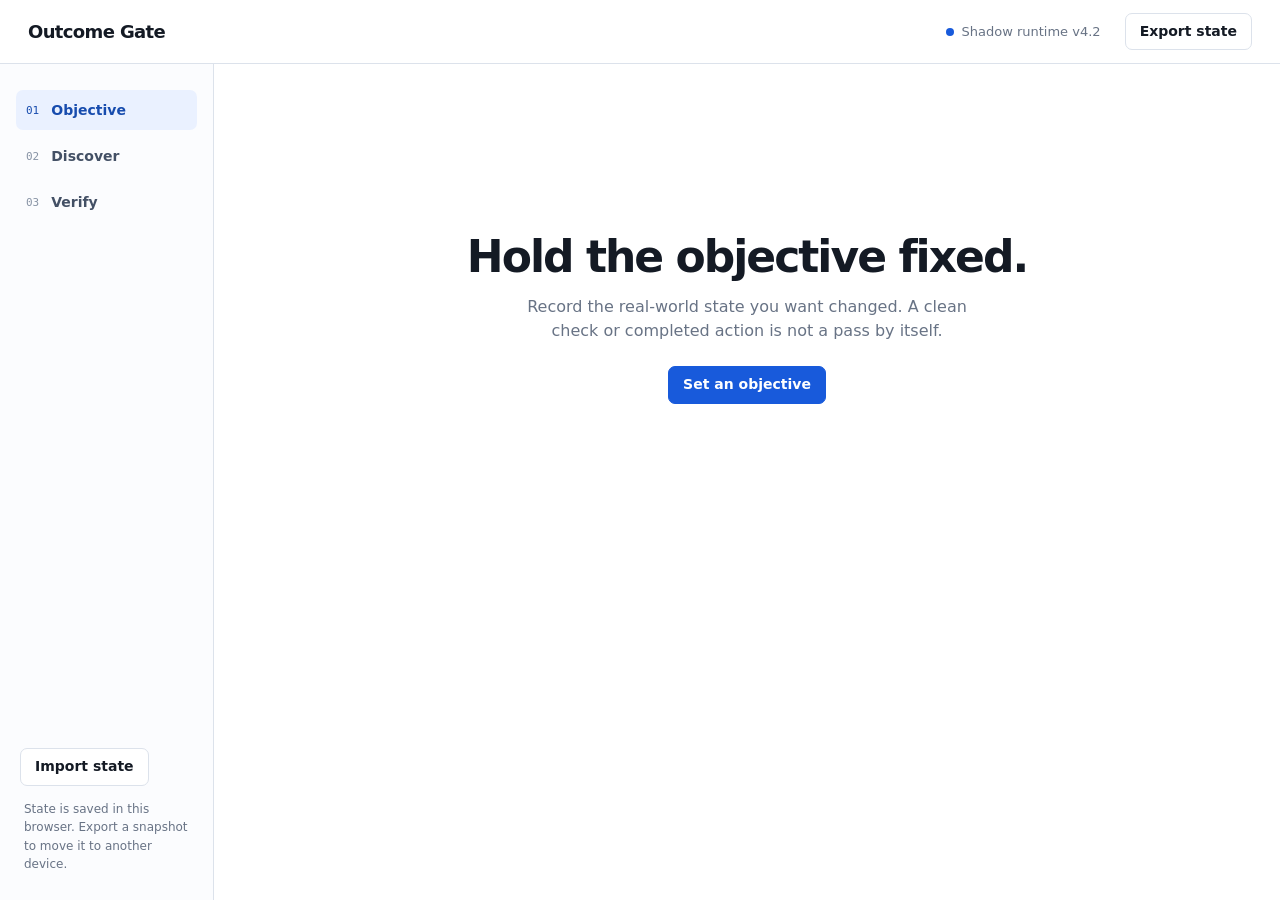
==== fable-enforce/web/index.html @ d41d6da3 "Add free Outcome Gate web app with kernel and v4.2 enforcement" ====
<!doctype html>
<html lang="en">
<head>
  <meta charset="utf-8">
  <meta name="viewport" content="width=device-width, initial-scale=1, viewport-fit=cover">
  <meta name="theme-color" content="#ffffff">
  <meta name="description" content="An outcome-gated execution harness. Work stays open until the objective changes and evidence verifies the target.">
  <link rel="manifest" href="./manifest.webmanifest">
  <link rel="stylesheet" href="./styles.css">
  <title>Outcome Gate</title>
</head>
<body>
  <header class="topbar">
    <a class="wordmark" href="#objective" aria-label="Outcome Gate home">Outcome Gate</a>
    <div class="runtime"><span class="runtime-dot"></span>Shadow runtime v4.2</div>
    <button class="quiet-button" id="exportBtn" type="button">Export state</button>
  </header>

  <main class="shell">
    <nav class="rail" aria-label="Sections">
      <button class="nav-item active" data-view="objective" type="button"><span>01</span> Objective</button>
      <button class="nav-item" data-view="discover" type="button"><span>02</span> Discover</button>
      <button class="nav-item" data-view="verify" type="button"><span>03</span> Verify</button>
      <div class="rail-bottom">
        <button class="quiet-button" id="importBtn" type="button">Import state</button>
        <input id="importFile" type="file" accept="application/json,.json" hidden>
        <p>State is saved in this browser. Export a snapshot to move it to another device.</p>
      </div>
    </nav>

    <section class="workspace">
      <div id="app" aria-live="polite"></div>
    </section>
  </main>

  <template id="emptyObjective">
    <section class="empty-state">
      <h1>Hold the objective fixed.</h1>
      <p>Record the real-world state you want changed. A clean check or completed action is not a pass by itself.</p>
      <button class="primary-button" id="newObjectiveBtn" type="button">Set an objective</button>
    </section>
  </template>

  <dialog id="objectiveDialog">
    <form method="dialog" id="objectiveForm" class="dialog-form">
      <div class="dialog-heading">
        <h2 id="objectiveDialogTitle">Set the objective</h2>
        <button class="icon-button" value="cancel" aria-label="Close">×</button>
      </div>
      <label>Real-world result
        <textarea name="statement" required rows="2" placeholder="Describe the end state that must become true"></textarea>
      </label>
      <div class="field-pair">
        <label>Measured value now<input name="baseline" required placeholder="e.g. 0"></label>
        <label>Unit or state label<input name="unit" placeholder="e.g. deployed, dollars, appointments"></label>
      </div>
      <div class="field-pair target-row">
        <label>Target rule<select name="operator"><option value="eq">equals</option><option value="gte">at least</option><option value="lte">at most</option><option value="contains">contains</option></select></label>
        <label>Target value<input name="target" required placeholder="e.g. 1"></label>
      </div>
      <label>Current blocker<textarea name="blocker" required rows="2" placeholder="What currently prevents the target state?"></textarea></label>
      <label>Next executable transition<textarea name="nextAction" required rows="2" placeholder="An action that can change the measured state"></textarea></label>
      <label>Baseline evidence link<input name="baselineEvidence" type="url" required placeholder="https://…"></label>
      <label class="file-field">Baseline evidence artifact (required for PASS)<input name="baselineEvidenceFile" type="file" required accept="image/*,application/pdf,text/plain,.json"></label>
      <label class="check-label"><input name="baselineSourceConfirmed" type="checkbox" required> I checked that this baseline source measures the objective above.</label>
      <div class="dialog-actions">
        <button class="quiet-button" value="cancel" type="button" id="cancelObjective">Cancel</button>
        <button class="primary-button" value="default" type="submit">Freeze objective</button>
      </div>
      <p class="form-note">The target is frozen after creation. Changing it creates a new objective version; prior state history stays attached. Source checks are your attestations; this browser app cannot independently authenticate the real-world source.</p>
    </form>
  </dialog>

  <dialog id="transitionDialog">
    <form method="dialog" id="transitionForm" class="dialog-form">
      <div class="dialog-heading">
        <h2>Record an observed state change</h2>
        <button class="icon-button" value="cancel" aria-label="Close">×</button>
      </div>
      <p class="form-note" id="transitionBefore"></p>
      <label>New measured value<input name="after" required></label>
      <label>Evidence link for the new state<input name="evidenceUrl" type="url" required placeholder="https://…"></label>
      <label>What does this evidence show?<textarea name="evidenceNote" required rows="2"></textarea></label>
      <label class="file-field">Evidence artifact (required for verification, computes SHA-256)<input name="evidenceFile" type="file" required accept="image/*,application/pdf,text/plain,.json"></label>
      <label class="check-label"><input name="sourceConfirmed" type="checkbox" required> I checked that the evidence source measures the objective above.</label>
      <div class="dialog-actions">
        <button class="quiet-button" value="cancel" type="button" id="cancelTransition">Cancel</button>
        <button class="primary-button" value="default" type="submit">Record observation</button>
      </div>
      <p class="form-note">A changed value is recorded as progress. PASS requires the frozen target to be met and both baseline and after evidence to be present.</p>
    </form>
  </dialog>

  <dialog id="routeDialog">
    <form method="dialog" id="routeForm" class="dialog-form">
      <div class="dialog-heading">
        <h2>Add a discovery route</h2>
        <button class="icon-button" value="cancel" aria-label="Close">×</button>
      </div>
      <label>Foreign domain / mechanism<input name="domain" required placeholder="e.g. queueing theory, ecology, compiler optimization"></label>
      <label>Native solution before mapping<input name="nativeSolution" required placeholder="What does this field do on its own terms?"></label>
      <label>Mapping to the frozen objective state<input name="mapping" required placeholder="Which objective variable or transition does it map to?"></label>
      <label>Which assumption does it attack?<input name="attacks" required></label>
      <label>What variable could change reachability?<input name="variable" required></label>
      <label>Executable discriminator plan<input name="discriminator" required placeholder="A runnable test with a result that can reject the route"></label>
      <label>Result that rejects this route<input name="rejectsIf" required></label>
      <label>Result that supports this route<input name="supportsIf" required></label>
      <div class="dialog-actions">
        <button class="quiet-button" value="cancel" type="button" id="cancelRoute">Cancel</button>
        <button class="primary-button" value="default" type="submit">Add route</button>
      </div>
      <p class="form-note">Runtime v4.2 selects exactly two materially different routes per generation. After both fail to advance the target, the old generation locks until the blocker is reassessed.</p>
    </form>
  </dialog>

  <dialog id="routeEvidenceDialog">
    <form method="dialog" id="routeEvidenceForm" class="dialog-form">
      <div class="dialog-heading"><h2>Record route execution evidence</h2><button class="icon-button" value="cancel" aria-label="Close">×</button></div>
      <label>Evidence link<input name="url" type="url" required placeholder="https://…"></label>
      <label>What did the evidence show?<textarea name="note" required rows="2"></textarea></label>
      <label class="file-field">Execution evidence artifact<input name="file" type="file" required accept="image/*,application/pdf,text/plain,.json"></label>
      <label class="check-label"><input name="sourceConfirmed" type="checkbox" required> I checked that this source measures the stated objective.</label>
      <div class="dialog-actions"><button class="quiet-button" value="cancel" type="button" id="cancelRouteEvidence">Cancel</button><button class="primary-button" value="default" type="submit">Save execution record</button></div>
      <p class="form-note">This records source attestation and an artifact hash; it does not independently authenticate the source.</p>
    </form>
  </dialog>

  <script src="./app.js" defer></script>
</body>
</html>
---- fable-enforce/web/styles.css ----
:root {
  color-scheme: light;
  --ink: #141a24;
  --muted: #687385;
  --line: #dce2eb;
  --soft: #f4f7fb;
  --blue: #185adb;
  --blue-dark: #1248b5;
  --red: #a43131;
  --red-bg: #fff1f1;
  --green: #166b45;
  --green-bg: #edf8f1;
  --white: #fff;
  font-family: Inter, ui-sans-serif, system-ui, -apple-system, BlinkMacSystemFont, "Segoe UI", sans-serif;
  background: var(--white);
  color: var(--ink);
  font-synthesis: none;
  text-rendering: optimizeLegibility;
}

* { box-sizing: border-box; }
body { margin: 0; min-width: 320px; min-height: 100vh; }
button, input, textarea, select { font: inherit; }
button { cursor: pointer; }
.topbar { height: 64px; display: flex; align-items: center; gap: 24px; padding: 0 28px; border-bottom: 1px solid var(--line); background: #fff; position: sticky; top: 0; z-index: 4; }
.wordmark { font-weight: 720; letter-spacing: -.035em; text-decoration: none; color: var(--ink); font-size: 18px; }
.runtime { color: var(--muted); font-size: 13px; margin-left: auto; display: flex; align-items: center; gap: 8px; }
.runtime-dot { width: 8px; height: 8px; border-radius: 50%; background: var(--blue); display: inline-block; }
.quiet-button, .primary-button, .icon-button { border: 1px solid var(--line); background: var(--white); color: var(--ink); border-radius: 7px; padding: 10px 14px; font-size: 14px; font-weight: 620; line-height: 1.1; }
.quiet-button:hover, .icon-button:hover { border-color: #a9b6c9; background: #f8faff; }
.primary-button { background: var(--blue); border-color: var(--blue); color: var(--white); }
.primary-button:hover { background: var(--blue-dark); }
.primary-button:disabled { background: #9eabc0; border-color: #9eabc0; cursor: not-allowed; }
.shell { display: grid; grid-template-columns: 214px minmax(0, 1fr); min-height: calc(100vh - 64px); }
.rail { border-right: 1px solid var(--line); padding: 26px 16px; display: flex; flex-direction: column; gap: 6px; background: #fbfcfe; }
.nav-item { text-align: left; width: 100%; display: flex; align-items: center; gap: 12px; border: 0; background: transparent; color: #435065; border-radius: 7px; padding: 12px 10px; font-size: 14px; font-weight: 600; }
.nav-item span { color: #8793a5; font: 11px ui-monospace, SFMono-Regular, Menlo, monospace; }
.nav-item.active { background: #eaf1ff; color: #174cae; }
.nav-item.active span { color: #174cae; }
.rail-bottom { margin-top: auto; padding: 20px 4px 0; }
.rail-bottom p { font-size: 12px; line-height: 1.55; color: var(--muted); margin: 14px 4px 0; }
.workspace { min-width: 0; width: 100%; max-width: 1320px; padding: 34px 42px 80px; margin: 0 auto; }
.page-heading { display: flex; align-items: flex-end; justify-content: space-between; gap: 20px; margin-bottom: 24px; }
h1 { font-size: clamp(25px, 3vw, 34px); letter-spacing: -.045em; line-height: 1.08; margin: 0; font-weight: 730; }
h2 { font-size: 21px; letter-spacing: -.03em; margin: 0; }
h3 { font-size: 16px; margin: 0; letter-spacing: -.02em; }
p { line-height: 1.55; }
.subhead { margin: 8px 0 0; color: var(--muted); max-width: 620px; font-size: 14px; }
.heading-actions { display: flex; align-items: center; gap: 8px; }
.status { border: 1px solid var(--line); border-radius: 7px; padding: 9px 12px; display: inline-flex; gap: 8px; align-items: center; font-size: 12px; font-weight: 700; letter-spacing: .02em; }
.status::before { content: ""; width: 7px; height: 7px; border-radius: 50%; background: currentColor; }
.status.blocked { color: var(--red); background: var(--red-bg); border-color: #f1d4d4; }
.status.open { color: #855a00; background: #fff8e5; border-color: #f1e3b4; }
.status.pass { color: var(--green); background: var(--green-bg); border-color: #cce6d6; }
.objective-panel { border: 1px solid var(--line); border-radius: 9px; padding: 22px 24px; display: grid; grid-template-columns: minmax(0, 1.45fr) minmax(260px, .8fr); gap: 28px; }
.objective-title { font-size: 20px; font-weight: 680; letter-spacing: -.025em; margin-bottom: 20px; }
.facts { display: grid; grid-template-columns: 150px minmax(0, 1fr); row-gap: 12px; column-gap: 16px; font-size: 14px; }
.fact-label { color: var(--muted); }
.fact-value { overflow-wrap: anywhere; }
.fact-value strong { font-weight: 650; }
.rule-stack { display: flex; flex-direction: column; gap: 12px; }
.alert-box, .rule-box { padding: 15px 16px; border-radius: 7px; font-size: 13px; line-height: 1.5; }
.alert-box { color: var(--red); background: var(--red-bg); border: 1px solid #f1d4d4; }
.alert-box p, .rule-box p { margin: 6px 0 0; }
.rule-box { color: #435065; background: var(--soft); border: 1px solid var(--line); }
.rule-box strong { color: var(--ink); }
.section { margin-top: 28px; border-top: 1px solid var(--line); padding-top: 20px; }
.section-header { display: flex; justify-content: space-between; align-items: center; gap: 16px; margin-bottom: 14px; }
.section-header p { color: var(--muted); font-size: 13px; margin: 5px 0 0; }
.timeline { display: flex; flex-direction: column; }
.timeline-row { display: grid; grid-template-columns: 22px 118px minmax(0, 1fr) auto; align-items: center; min-height: 62px; gap: 14px; font-size: 13px; }
.timeline-marker { justify-self: center; position: relative; width: 12px; height: 12px; border: 2px solid #8fa0b8; border-radius: 50%; background: #fff; }
.timeline-row:not(:last-child) .timeline-marker::after { content: ""; position: absolute; top: 10px; left: 3px; height: 49px; width: 1px; background: #c7d1e0; }
.timeline-row:first-child .timeline-marker { background: var(--blue); border-color: var(--blue); }
.timeline-date { color: var(--muted); }
.timeline-description strong { display: block; font-weight: 650; }
.timeline-description span { color: var(--muted); display: block; margin-top: 3px; }
.timeline-link { color: var(--blue); text-decoration: none; font-size: 12px; }
.evidence-grid { display: grid; grid-template-columns: 1fr 1fr; gap: 12px; }
.evidence-card { min-width: 0; border: 1px solid var(--line); border-radius: 7px; padding: 15px; display: flex; justify-content: space-between; gap: 10px; align-items: center; }
.evidence-card span { display: block; color: var(--muted); font-size: 12px; margin-top: 5px; }
.evidence-card strong { font-size: 14px; }
.evidence-arrow { color: #8a98ab; font-size: 20px; }
.evidence-controls { display: flex; gap: 9px; align-items: center; margin-top: 13px; }
.evidence-controls input[type=url] { flex: 1; min-width: 0; }
input, textarea, select { width: 100%; border: 1px solid #c7d0dd; border-radius: 6px; padding: 10px 11px; background: white; color: var(--ink); font-size: 14px; outline: none; }
input:focus, textarea:focus, select:focus { border-color: #4e7dd9; box-shadow: 0 0 0 3px #e8f0ff; }
textarea { resize: vertical; }
label { font-size: 13px; font-weight: 620; display: flex; flex-direction: column; gap: 7px; }
.empty-state { max-width: 660px; margin: 15vh auto 0; text-align: center; }
.empty-state p { color: var(--muted); margin: 14px auto 22px; max-width: 480px; }
.empty-state h1 { font-size: clamp(30px, 5vw, 44px); }
.section-copy { font-size: 14px; color: var(--muted); max-width: 800px; }
.route-list { display: grid; grid-template-columns: repeat(2, minmax(0, 1fr)); gap: 14px; margin-top: 20px; }
.route { border: 1px solid var(--line); border-radius: 8px; padding: 17px; min-width: 0; }
.route-head { display: flex; align-items: flex-start; justify-content: space-between; gap: 12px; }
.route-number { color: var(--muted); font: 12px ui-monospace, SFMono-Regular, Menlo, monospace; }
.route dl { display: grid; grid-template-columns: 100px minmax(0,1fr); gap: 9px 12px; margin: 18px 0 0; font-size: 13px; }
.route dt { color: var(--muted); }
.route dd { margin: 0; overflow-wrap: anywhere; }
.route-actions { display: flex; gap: 8px; margin-top: 16px; border-top: 1px solid var(--line); padding-top: 12px; }
.route-actions select { width: auto; }
.generation-lock { border-left: 3px solid var(--red); padding: 12px 14px; background: var(--red-bg); color: #792e2e; margin: 18px 0; font-size: 13px; }
.packet { width: 100%; min-height: 250px; margin-top: 14px; font: 13px/1.55 ui-monospace, SFMono-Regular, Menlo, monospace; }
.verify-grid { display: grid; grid-template-columns: minmax(0,1fr) minmax(260px,.65fr); gap: 22px; margin-top: 20px; }
.verify-panel { border: 1px solid var(--line); border-radius: 8px; padding: 18px; }
.verify-panel textarea { min-height: 210px; margin-top: 12px; }
.hit-list { display: flex; flex-direction: column; gap: 10px; margin-top: 12px; }
.hit { border-left: 3px solid var(--red); background: var(--red-bg); padding: 11px 12px; font-size: 13px; overflow-wrap: anywhere; }
.hit strong { display: block; margin-bottom: 3px; }
.clean-message { border-left: 3px solid var(--green); background: var(--green-bg); padding: 13px; color: var(--green); font-size: 13px; }
.form-note { color: var(--muted); font-size: 12px; line-height: 1.5; margin: 12px 0 0; font-weight: 450; }
dialog { border: 1px solid var(--line); border-radius: 10px; padding: 0; width: min(560px, calc(100vw - 24px)); max-height: min(92vh, 780px); overflow: auto; color: var(--ink); box-shadow: 0 20px 60px #15223830; }
dialog::backdrop { background: #15223855; }
.dialog-form { padding: 24px; display: flex; flex-direction: column; gap: 15px; }
.dialog-heading { display: flex; justify-content: space-between; align-items: center; margin-bottom: 2px; }
.icon-button { padding: 4px 9px; font-size: 22px; font-weight: 400; }
.field-pair { display: grid; grid-template-columns: 1fr 1fr; gap: 12px; }
.dialog-actions { display: flex; justify-content: flex-end; gap: 8px; margin-top: 5px; }
.check-label { display: flex; flex-direction: row; align-items: flex-start; font-weight: 500; line-height: 1.45; }
.check-label input { width: 16px; height: 16px; margin: 1px 2px 0 0; flex: 0 0 auto; }
.file-field input { font-weight: 450; }
.toast { position: fixed; right: 20px; bottom: 20px; z-index: 10; padding: 12px 16px; background: #172336; color: white; border-radius: 8px; font-size: 13px; box-shadow: 0 6px 24px #09152930; }
.danger-link { color: #9e3333; }
.hidden { display: none !important; }
@media (max-width: 760px) {
  .topbar { height: 56px; padding: 0 15px; gap: 10px; }
  .wordmark { font-size: 16px; }
  .runtime { font-size: 11px; gap: 6px; }
  .topbar .quiet-button { font-size: 12px; padding: 8px 9px; }
  .shell { display: block; min-height: calc(100vh - 56px); }
  .rail { position: fixed; z-index: 3; bottom: 0; left: 0; right: 0; height: calc(58px + env(safe-area-inset-bottom)); padding: 5px 8px env(safe-area-inset-bottom); border: 0; border-top: 1px solid var(--line); flex-direction: row; justify-content: space-around; background: #fff; }
  .nav-item { width: 33.3%; flex-direction: column; justify-content: center; gap: 2px; padding: 4px 2px; font-size: 11px; }
  .nav-item span { font-size: 9px; }
  .rail-bottom { display: none; }
  .workspace { padding: 26px 15px 92px; }
  .page-heading { align-items: flex-start; flex-direction: column; margin-bottom: 18px; }
  .heading-actions { width: 100%; flex-wrap: wrap; }
  .objective-panel { grid-template-columns: 1fr; padding: 17px; gap: 18px; }
  .facts { grid-template-columns: 112px minmax(0,1fr); row-gap: 10px; font-size: 13px; }
  .objective-title { margin-bottom: 15px; font-size: 18px; }
  .evidence-grid { grid-template-columns: 1fr; }
  .evidence-controls { align-items: stretch; flex-direction: column; }
  .timeline-row { grid-template-columns: 18px 72px minmax(0,1fr); gap: 8px; min-height: 63px; font-size: 12px; }
  .timeline-link { grid-column: 3; justify-self: start; margin-top: -8px; }
  .timeline-row:not(:last-child) .timeline-marker::after { height: 51px; }
  .route-list, .verify-grid { grid-template-columns: 1fr; }
  .route dl { grid-template-columns: 86px minmax(0,1fr); }
  .section-header { align-items: flex-start; }
  .dialog-form { padding: 19px; }
}
@media (prefers-reduced-motion: no-preference) {
  button { transition: background-color .12s ease, border-color .12s ease; }
}
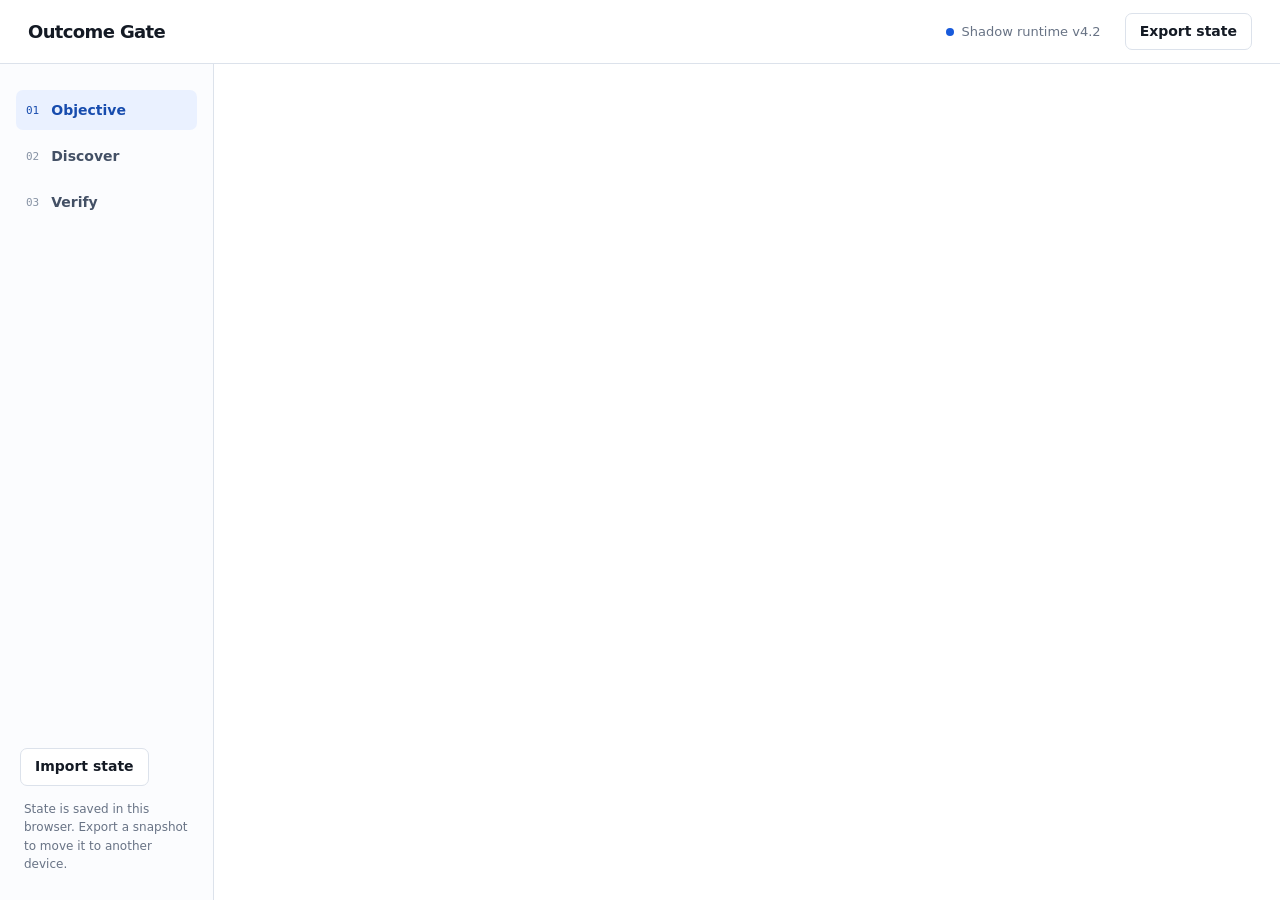
==== commit 1ab5b30d: "Simplify objective setup with guided steps" ====
--- a/fable-enforce/web/index.html
+++ b/fable-enforce/web/index.html
@@ -44,30 +44,80 @@
   <dialog id="objectiveDialog">
     <form method="dialog" id="objectiveForm" class="dialog-form">
       <div class="dialog-heading">
-        <h2 id="objectiveDialogTitle">Set the objective</h2>
+        <h2 id="objectiveDialogTitle">Set your objective</h2>
         <button class="icon-button" value="cancel" aria-label="Close">×</button>
       </div>
-      <label>Real-world result
-        <textarea name="statement" required rows="2" placeholder="Describe the end state that must become true"></textarea>
-      </label>
-      <div class="field-pair">
-        <label>Measured value now<input name="baseline" required placeholder="e.g. 0"></label>
-        <label>Unit or state label<input name="unit" placeholder="e.g. deployed, dollars, appointments"></label>
-      </div>
-      <div class="field-pair target-row">
-        <label>Target rule<select name="operator"><option value="eq">equals</option><option value="gte">at least</option><option value="lte">at most</option><option value="contains">contains</option></select></label>
-        <label>Target value<input name="target" required placeholder="e.g. 1"></label>
-      </div>
-      <label>Current blocker<textarea name="blocker" required rows="2" placeholder="What currently prevents the target state?"></textarea></label>
-      <label>Next executable transition<textarea name="nextAction" required rows="2" placeholder="An action that can change the measured state"></textarea></label>
-      <label>Baseline evidence link<input name="baselineEvidence" type="url" required placeholder="https://…"></label>
-      <label class="file-field">Baseline evidence artifact (required for PASS)<input name="baselineEvidenceFile" type="file" required accept="image/*,application/pdf,text/plain,.json"></label>
-      <label class="check-label"><input name="baselineSourceConfirmed" type="checkbox" required> I checked that this baseline source measures the objective above.</label>
-      <div class="dialog-actions">
-        <button class="quiet-button" value="cancel" type="button" id="cancelObjective">Cancel</button>
-        <button class="primary-button" value="default" type="submit">Freeze objective</button>
-      </div>
-      <p class="form-note">The target is frozen after creation. Changing it creates a new objective version; prior state history stays attached. Source checks are your attestations; this browser app cannot independently authenticate the real-world source.</p>
+      <p class="wizard-lead">Three short steps. The app only marks this complete after the real-world state changes and the evidence shows it.</p>
+      <ol class="wizard-progress" aria-label="Objective setup steps">
+        <li data-wizard-indicator="1" aria-current="step"><span>1</span> Outcome</li>
+        <li data-wizard-indicator="2"><span>2</span> Plan</li>
+        <li data-wizard-indicator="3"><span>3</span> Starting proof</li>
+      </ol>
+
+      <section class="objective-step" data-objective-step="1" aria-labelledby="objectiveStep1">
+        <div class="wizard-step-heading"><span>STEP 1 OF 3</span><h3 id="objectiveStep1">Define the result</h3><p>Describe what must become true, then record where it stands now and what “done” means.</p></div>
+        <label>What should change in the real world?
+          <textarea name="statement" data-wizard-required required rows="2" placeholder="Example: The harness opens on my phone and MacBook."></textarea>
+        </label>
+        <div class="field-pair">
+          <label>What is true now?
+            <input name="baseline" data-wizard-required required placeholder="Example: Not published">
+          </label>
+          <label>Unit (optional)
+            <input name="unit" placeholder="Example: status, dollars, appointments">
+          </label>
+        </div>
+        <div class="field-pair">
+          <label>Target rule
+            <select name="operator" data-wizard-required required>
+              <option value="eq">Match exactly</option>
+              <option value="gte">Reach at least</option>
+              <option value="lte">Stay at or below</option>
+              <option value="contains">Include this text</option>
+            </select>
+          </label>
+          <label>What should it become?
+            <input name="target" data-wizard-required required placeholder="Example: Published">
+          </label>
+        </div>
+        <div class="wizard-example"><strong>Example</strong><span>Current: “Not published” → Target: “Published”</span></div>
+        <div class="wizard-actions">
+          <span></span>
+          <button class="primary-button" data-wizard-next="2" type="button">Next: plan</button>
+        </div>
+      </section>
+
+      <section class="objective-step" data-objective-step="2" aria-labelledby="objectiveStep2" hidden>
+        <div class="wizard-step-heading"><span>STEP 2 OF 3</span><h3 id="objectiveStep2">Name the next move</h3><p>This keeps the work pointed at the real blocker. If you do not know yet, say so; discovery can find it.</p></div>
+        <label>What is stopping the result right now?
+          <textarea name="blocker" data-wizard-required required rows="3" placeholder="Example: The Pages site has not been published. Or: I don’t know yet."></textarea>
+        </label>
+        <label>What is the next real-world action?
+          <textarea name="nextAction" data-wizard-required required rows="3" placeholder="Example: Open the published site on my phone and confirm it loads."></textarea>
+        </label>
+        <div class="wizard-actions">
+          <button class="quiet-button" data-wizard-back type="button">Back</button>
+          <button class="primary-button" data-wizard-next="3" type="button">Next: starting proof</button>
+        </div>
+      </section>
+
+      <section class="objective-step" data-objective-step="3" aria-labelledby="objectiveStep3" hidden>
+        <div class="wizard-step-heading"><span>STEP 3 OF 3</span><h3 id="objectiveStep3">Show the starting point</h3><p>Save proof of the current state. Later, the app compares it with evidence of the changed state.</p></div>
+        <label>Link to the current-state source
+          <input name="baselineEvidence" type="url" data-wizard-required required placeholder="https://…">
+          <span class="field-help">Use the page, record, or other source you checked.</span>
+        </label>
+        <label class="file-field">Attach current-state proof
+          <input name="baselineEvidenceFile" type="file" data-wizard-required required accept="image/*,application/pdf,text/plain,.json">
+          <span class="field-help">A screenshot, photo, PDF, or JSON file works.</span>
+        </label>
+        <label class="check-label"><input name="baselineSourceConfirmed" data-wizard-required type="checkbox" required> I checked that this source shows the current value above.</label>
+        <div class="wizard-actions">
+          <button class="quiet-button" data-wizard-back type="button">Back</button>
+          <button class="primary-button" value="default" type="submit">Save objective</button>
+        </div>
+        <p class="form-note">The objective is saved in this browser. To keep the target unchanged, later edits create a new version and preserve its history.</p>
+      </section>
     </form>
   </dialog>
 
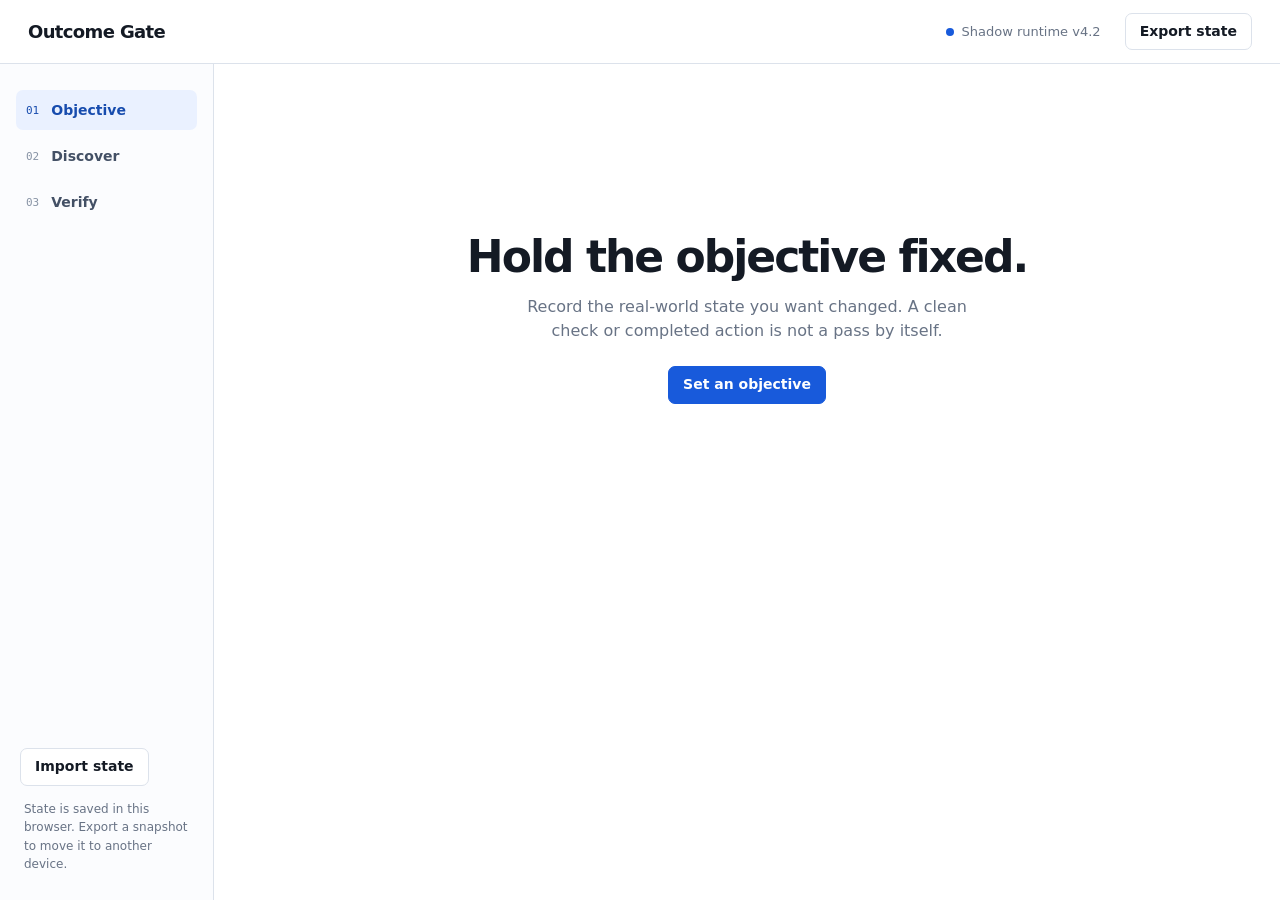
==== commit db66e12e: "Simplify objective setup and defer starting proof" ====
--- a/fable-enforce/web/index.html
+++ b/fable-enforce/web/index.html
@@ -44,80 +44,59 @@
   <dialog id="objectiveDialog">
     <form method="dialog" id="objectiveForm" class="dialog-form">
       <div class="dialog-heading">
-        <h2 id="objectiveDialogTitle">Set your objective</h2>
-        <button class="icon-button" value="cancel" aria-label="Close">×</button>
+        <h2 id="objectiveDialogTitle">Set an objective</h2>
+        <button class="icon-button" id="cancelObjective" type="button" aria-label="Close">×</button>
       </div>
-      <p class="wizard-lead">Three short steps. The app only marks this complete after the real-world state changes and the evidence shows it.</p>
-      <ol class="wizard-progress" aria-label="Objective setup steps">
-        <li data-wizard-indicator="1" aria-current="step"><span>1</span> Outcome</li>
-        <li data-wizard-indicator="2"><span>2</span> Plan</li>
-        <li data-wizard-indicator="3"><span>3</span> Starting proof</li>
-      </ol>
-
-      <section class="objective-step" data-objective-step="1" aria-labelledby="objectiveStep1">
-        <div class="wizard-step-heading"><span>STEP 1 OF 3</span><h3 id="objectiveStep1">Define the result</h3><p>Describe what must become true, then record where it stands now and what “done” means.</p></div>
-        <label>What should change in the real world?
-          <textarea name="statement" data-wizard-required required rows="2" placeholder="Example: The harness opens on my phone and MacBook."></textarea>
+      <p class="setup-intro">Start with three things: the result you want, what is true now, and what “done” means. You can add proof after saving.</p>
+      <label>What do you want to change in the real world?
+        <textarea name="statement" required rows="2" placeholder="Example: The Outcome Gate opens on my phone and MacBook."></textarea>
+        <span class="field-help">Describe the result, not the steps.</span>
+      </label>
+      <label>What is true right now?
+        <input name="baseline" required placeholder="Example: It has not opened on either device.">
+      </label>
+      <label>What will count as done?
+        <input name="target" required placeholder="Example: It opens on both devices.">
+      </label>
+      <details class="objective-options">
+        <summary>More options for number targets or units</summary>
+        <label>How should the target compare?
+          <select name="operator">
+            <option value="eq">Match exactly</option>
+            <option value="gte">Reach at least</option>
+            <option value="lte">Stay at or below</option>
+            <option value="contains">Include this text</option>
+          </select>
         </label>
-        <div class="field-pair">
-          <label>What is true now?
-            <input name="baseline" data-wizard-required required placeholder="Example: Not published">
-          </label>
-          <label>Unit (optional)
-            <input name="unit" placeholder="Example: status, dollars, appointments">
-          </label>
-        </div>
-        <div class="field-pair">
-          <label>Target rule
-            <select name="operator" data-wizard-required required>
-              <option value="eq">Match exactly</option>
-              <option value="gte">Reach at least</option>
-              <option value="lte">Stay at or below</option>
-              <option value="contains">Include this text</option>
-            </select>
-          </label>
-          <label>What should it become?
-            <input name="target" data-wizard-required required placeholder="Example: Published">
-          </label>
-        </div>
-        <div class="wizard-example"><strong>Example</strong><span>Current: “Not published” → Target: “Published”</span></div>
-        <div class="wizard-actions">
-          <span></span>
-          <button class="primary-button" data-wizard-next="2" type="button">Next: plan</button>
-        </div>
-      </section>
-
-      <section class="objective-step" data-objective-step="2" aria-labelledby="objectiveStep2" hidden>
-        <div class="wizard-step-heading"><span>STEP 2 OF 3</span><h3 id="objectiveStep2">Name the next move</h3><p>This keeps the work pointed at the real blocker. If you do not know yet, say so; discovery can find it.</p></div>
-        <label>What is stopping the result right now?
-          <textarea name="blocker" data-wizard-required required rows="3" placeholder="Example: The Pages site has not been published. Or: I don’t know yet."></textarea>
-        </label>
-        <label>What is the next real-world action?
-          <textarea name="nextAction" data-wizard-required required rows="3" placeholder="Example: Open the published site on my phone and confirm it loads."></textarea>
-        </label>
-        <div class="wizard-actions">
-          <button class="quiet-button" data-wizard-back type="button">Back</button>
-          <button class="primary-button" data-wizard-next="3" type="button">Next: starting proof</button>
-        </div>
-      </section>
-
-      <section class="objective-step" data-objective-step="3" aria-labelledby="objectiveStep3" hidden>
-        <div class="wizard-step-heading"><span>STEP 3 OF 3</span><h3 id="objectiveStep3">Show the starting point</h3><p>Save proof of the current state. Later, the app compares it with evidence of the changed state.</p></div>
-        <label>Link to the current-state source
-          <input name="baselineEvidence" type="url" data-wizard-required required placeholder="https://…">
-          <span class="field-help">Use the page, record, or other source you checked.</span>
-        </label>
-        <label class="file-field">Attach current-state proof
-          <input name="baselineEvidenceFile" type="file" data-wizard-required required accept="image/*,application/pdf,text/plain,.json">
-          <span class="field-help">A screenshot, photo, PDF, or JSON file works.</span>
-        </label>
-        <label class="check-label"><input name="baselineSourceConfirmed" data-wizard-required type="checkbox" required> I checked that this source shows the current value above.</label>
-        <div class="wizard-actions">
-          <button class="quiet-button" data-wizard-back type="button">Back</button>
-          <button class="primary-button" value="default" type="submit">Save objective</button>
-        </div>
-        <p class="form-note">The objective is saved in this browser. To keep the target unchanged, later edits create a new version and preserve its history.</p>
-      </section>
+        <label>Unit (optional)<input name="unit" placeholder="Examples: dollars, appointments, percent"></label>
+      </details>
+      <div class="dialog-actions">
+        <span></span>
+        <button class="primary-button" value="default" type="submit">Save objective</button>
+      </div>
+      <p class="form-note">The target stays fixed after saving. Starting proof can be attached on the next screen; the objective cannot pass without proof of both the starting and changed states.</p>
+    </form>
+  </dialog>
+  <dialog id="baselineEvidenceDialog">
+    <form method="dialog" id="baselineEvidenceForm" class="dialog-form">
+      <div class="dialog-heading">
+        <h2>Add starting proof</h2>
+        <button class="icon-button" id="cancelBaselineEvidence" type="button" aria-label="Close">×</button>
+      </div>
+      <p class="setup-intro">Link and attach evidence showing the starting value you recorded.</p>
+      <label>Where can we check the starting value?
+        <input name="baselineEvidence" type="url" required placeholder="https://…">
+      </label>
+      <label class="file-field">Attach proof of the starting value
+        <input name="baselineEvidenceFile" type="file" required accept="image/*,application/pdf,text/plain,.json">
+        <span class="field-help">A screenshot, photo, PDF, or JSON file works.</span>
+      </label>
+      <label class="check-label"><input name="baselineSourceConfirmed" type="checkbox" required> I checked that this link and file show the current value.</label>
+      <div class="dialog-actions">
+        <button class="quiet-button" id="cancelBaselineEvidence2" type="button">Cancel</button>
+        <button class="primary-button" value="default" type="submit">Save starting proof</button>
+      </div>
+      <p class="form-note">The file hash records which file you attached; it does not independently verify the source.</p>
     </form>
   </dialog>
 
--- a/fable-enforce/web/styles.css
+++ b/fable-enforce/web/styles.css
@@ -149,6 +149,24 @@
   .section-header { align-items: flex-start; }
   .dialog-form { padding: 19px; }
 }
+
+.wizard-lead { margin: -2px 0 0; color: var(--muted); font-size: 13px; line-height: 1.5; }
+.wizard-progress { list-style: none; display: grid; grid-template-columns: repeat(3, minmax(0, 1fr)); gap: 8px; padding: 0; margin: 0 0 2px; }
+.wizard-progress li { display: flex; align-items: center; gap: 7px; min-width: 0; color: var(--muted); font-size: 11px; font-weight: 600; }
+.wizard-progress li span { display: inline-grid; place-items: center; width: 23px; height: 23px; flex: 0 0 auto; border: 1px solid var(--line); border-radius: 50%; font-size: 11px; }
+.wizard-progress li.is-current { color: var(--blue); }
+.wizard-progress li.is-current span { color: white; background: var(--blue); border-color: var(--blue); }
+.wizard-progress li.is-complete span { color: var(--green); border-color: var(--green); }
+.objective-step[hidden] { display: none; }
+.wizard-step-heading { margin: 3px 0 2px; }
+.wizard-step-heading > span { color: var(--blue); font-size: 10px; letter-spacing: .08em; font-weight: 750; }
+.wizard-step-heading h3 { margin-top: 4px; font-size: 19px; }
+.wizard-step-heading p { margin: 5px 0 0; color: var(--muted); font-size: 12px; line-height: 1.45; }
+.wizard-example { display: flex; flex-direction: column; gap: 3px; border-left: 3px solid #8aa9ed; background: #f4f7fd; padding: 9px 11px; font-size: 12px; line-height: 1.45; }
+.wizard-example strong { color: #355b9f; font-size: 11px; }
+.wizard-actions { display: flex; align-items: center; justify-content: space-between; gap: 10px; padding-top: 3px; }
+.field-help { color: var(--muted); font-size: 11px; font-weight: 450; line-height: 1.4; }
+@media (max-width: 760px) { .field-pair { grid-template-columns: 1fr; } .wizard-progress { gap: 4px; } .wizard-progress li { gap: 4px; font-size: 10px; } .wizard-progress li span { width: 21px; height: 21px; } }
 @media (prefers-reduced-motion: no-preference) {
   button { transition: background-color .12s ease, border-color .12s ease; }
 }
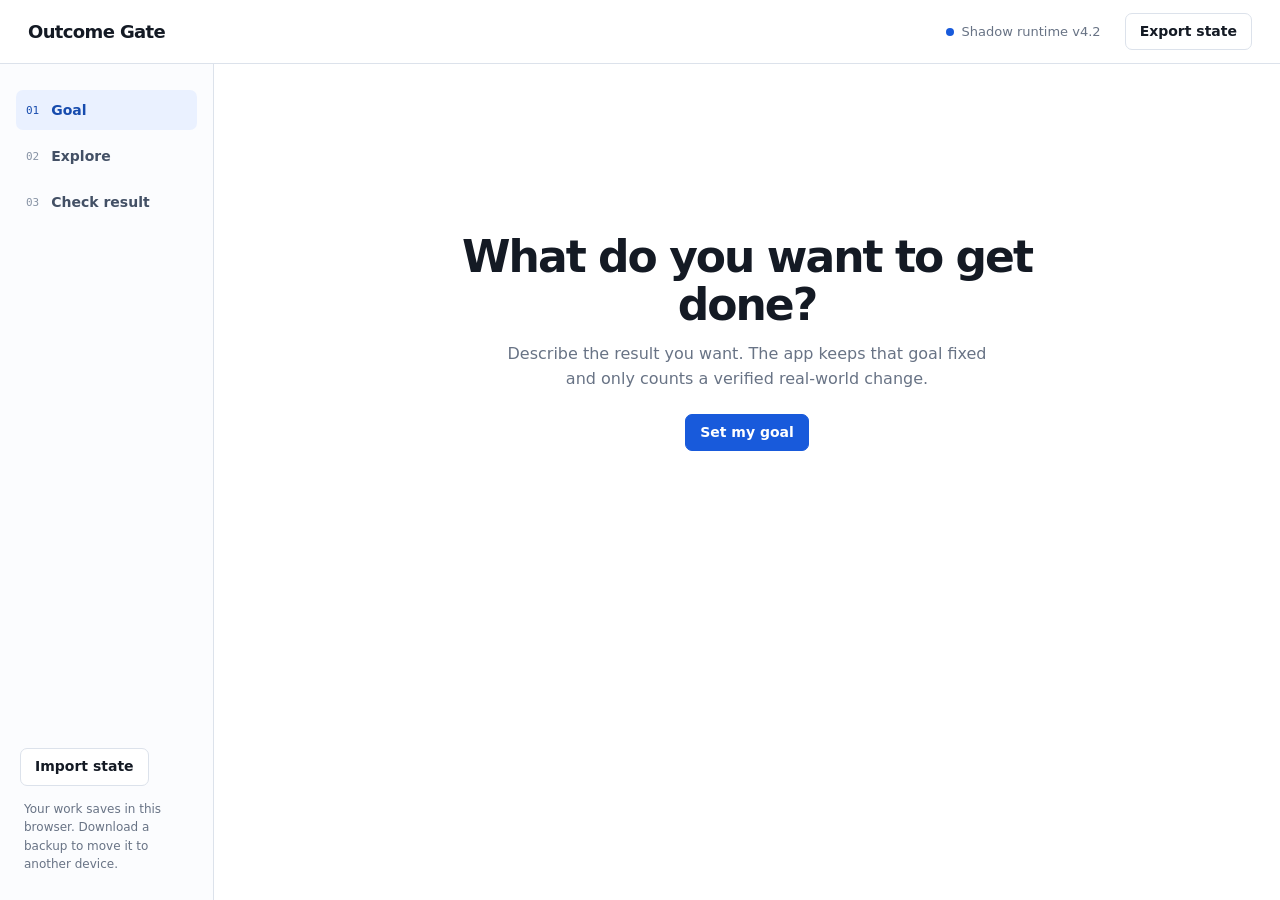
==== commit 42add1fb: "Make first-run goal entry easier to understand" ====
--- a/fable-enforce/web/index.html
+++ b/fable-enforce/web/index.html
@@ -18,13 +18,13 @@
 
   <main class="shell">
     <nav class="rail" aria-label="Sections">
-      <button class="nav-item active" data-view="objective" type="button"><span>01</span> Objective</button>
-      <button class="nav-item" data-view="discover" type="button"><span>02</span> Discover</button>
-      <button class="nav-item" data-view="verify" type="button"><span>03</span> Verify</button>
+      <button class="nav-item active" data-view="objective" type="button"><span>01</span> Goal</button>
+      <button class="nav-item" data-view="discover" type="button"><span>02</span> Explore</button>
+      <button class="nav-item" data-view="verify" type="button"><span>03</span> Check result</button>
       <div class="rail-bottom">
         <button class="quiet-button" id="importBtn" type="button">Import state</button>
         <input id="importFile" type="file" accept="application/json,.json" hidden>
-        <p>State is saved in this browser. Export a snapshot to move it to another device.</p>
+        <p>Your work saves in this browser. Download a backup to move it to another device.</p>
       </div>
     </nav>
 
@@ -35,27 +35,27 @@
 
   <template id="emptyObjective">
     <section class="empty-state">
-      <h1>Hold the objective fixed.</h1>
-      <p>Record the real-world state you want changed. A clean check or completed action is not a pass by itself.</p>
-      <button class="primary-button" id="newObjectiveBtn" type="button">Set an objective</button>
+      <h1>What do you want to get done?</h1>
+      <p>Describe the result you want. The app keeps that goal fixed and only counts a verified real-world change.</p>
+      <button class="primary-button" id="newObjectiveBtn" type="button">Set my goal</button>
     </section>
   </template>
 
   <dialog id="objectiveDialog">
     <form method="dialog" id="objectiveForm" class="dialog-form">
       <div class="dialog-heading">
-        <h2 id="objectiveDialogTitle">Set an objective</h2>
+        <h2 id="objectiveDialogTitle">Set your goal</h2>
         <button class="icon-button" id="cancelObjective" type="button" aria-label="Close">×</button>
       </div>
-      <p class="setup-intro">Start with three things: the result you want, what is true now, and what “done” means. You can add proof after saving.</p>
-      <label>What do you want to change in the real world?
-        <textarea name="statement" required rows="2" placeholder="Example: The Outcome Gate opens on my phone and MacBook."></textarea>
-        <span class="field-help">Describe the result, not the steps.</span>
+      <p class="setup-intro">Three short answers: what you want, what is happening now, and what should be true when it works.</p>
+      <label>What do you want to get done?
+        <textarea name="statement" required rows="2" placeholder="Example: Make the harness work on my phone and MacBook."></textarea>
+        <span class="field-help">Say what should be different when you’re done.</span>
       </label>
-      <label>What is true right now?
+      <label>What is happening now?
         <input name="baseline" required placeholder="Example: It has not opened on either device.">
       </label>
-      <label>What will count as done?
+      <label>What should be true when it’s done?
         <input name="target" required placeholder="Example: It opens on both devices.">
       </label>
       <details class="objective-options">
@@ -74,7 +74,7 @@
         <span></span>
         <button class="primary-button" value="default" type="submit">Save objective</button>
       </div>
-      <p class="form-note">The target stays fixed after saving. Starting proof can be attached on the next screen; the objective cannot pass without proof of both the starting and changed states.</p>
+      <p class="form-note">The app keeps this goal fixed. It can only mark PASS after a real change and proof of both the starting and new states.</p>
     </form>
   </dialog>
   <dialog id="baselineEvidenceDialog">
--- a/fable-enforce/web/styles.css
+++ b/fable-enforce/web/styles.css
@@ -167,6 +167,16 @@
 .wizard-actions { display: flex; align-items: center; justify-content: space-between; gap: 10px; padding-top: 3px; }
 .field-help { color: var(--muted); font-size: 11px; font-weight: 450; line-height: 1.4; }
 @media (max-width: 760px) { .field-pair { grid-template-columns: 1fr; } .wizard-progress { gap: 4px; } .wizard-progress li { gap: 4px; font-size: 10px; } .wizard-progress li span { width: 21px; height: 21px; } }
+
+.setup-intro { margin: -2px 0 2px; color: var(--muted); font-size: 13px; line-height: 1.5; }
+.objective-options { border: 1px solid var(--line); border-radius: 7px; padding: 10px 12px; }
+.objective-options summary { color: var(--blue); cursor: pointer; font-size: 13px; font-weight: 650; }
+.objective-options[open] { display: flex; flex-direction: column; gap: 12px; }
+.objective-options label { margin-top: 2px; }
+.timeline-pending { color: var(--muted); font-size: 12px; }
+.evidence-missing { border-color: #e2c77c; background: #fffaf0; }
+.evidence-missing button { flex: 0 0 auto; }
+@media (max-width: 760px) { .evidence-missing { align-items: flex-start; flex-direction: column; } }
 @media (prefers-reduced-motion: no-preference) {
   button { transition: background-color .12s ease, border-color .12s ease; }
 }
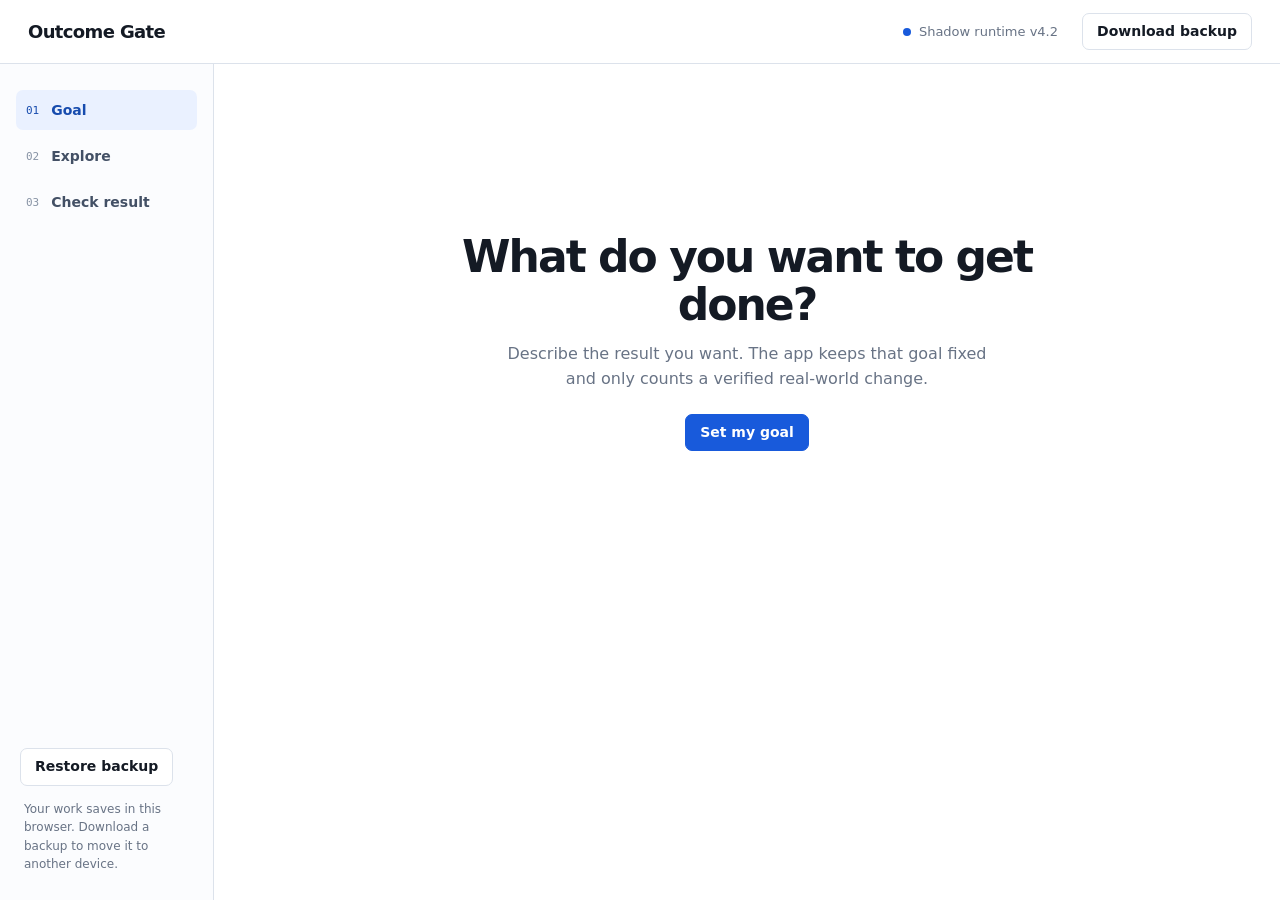
==== commit f7f34bc1: "Clarify goal backups and save action" ====
--- a/fable-enforce/web/index.html
+++ b/fable-enforce/web/index.html
@@ -13,7 +13,7 @@
   <header class="topbar">
     <a class="wordmark" href="#objective" aria-label="Outcome Gate home">Outcome Gate</a>
     <div class="runtime"><span class="runtime-dot"></span>Shadow runtime v4.2</div>
-    <button class="quiet-button" id="exportBtn" type="button">Export state</button>
+    <button class="quiet-button" id="exportBtn" type="button">Download backup</button>
   </header>
 
   <main class="shell">
@@ -22,7 +22,7 @@
       <button class="nav-item" data-view="discover" type="button"><span>02</span> Explore</button>
       <button class="nav-item" data-view="verify" type="button"><span>03</span> Check result</button>
       <div class="rail-bottom">
-        <button class="quiet-button" id="importBtn" type="button">Import state</button>
+        <button class="quiet-button" id="importBtn" type="button">Restore backup</button>
         <input id="importFile" type="file" accept="application/json,.json" hidden>
         <p>Your work saves in this browser. Download a backup to move it to another device.</p>
       </div>
@@ -72,7 +72,7 @@
       </details>
       <div class="dialog-actions">
         <span></span>
-        <button class="primary-button" value="default" type="submit">Save objective</button>
+        <button class="primary-button" value="default" type="submit">Save goal</button>
       </div>
       <p class="form-note">The app keeps this goal fixed. It can only mark PASS after a real change and proof of both the starting and new states.</p>
     </form>
